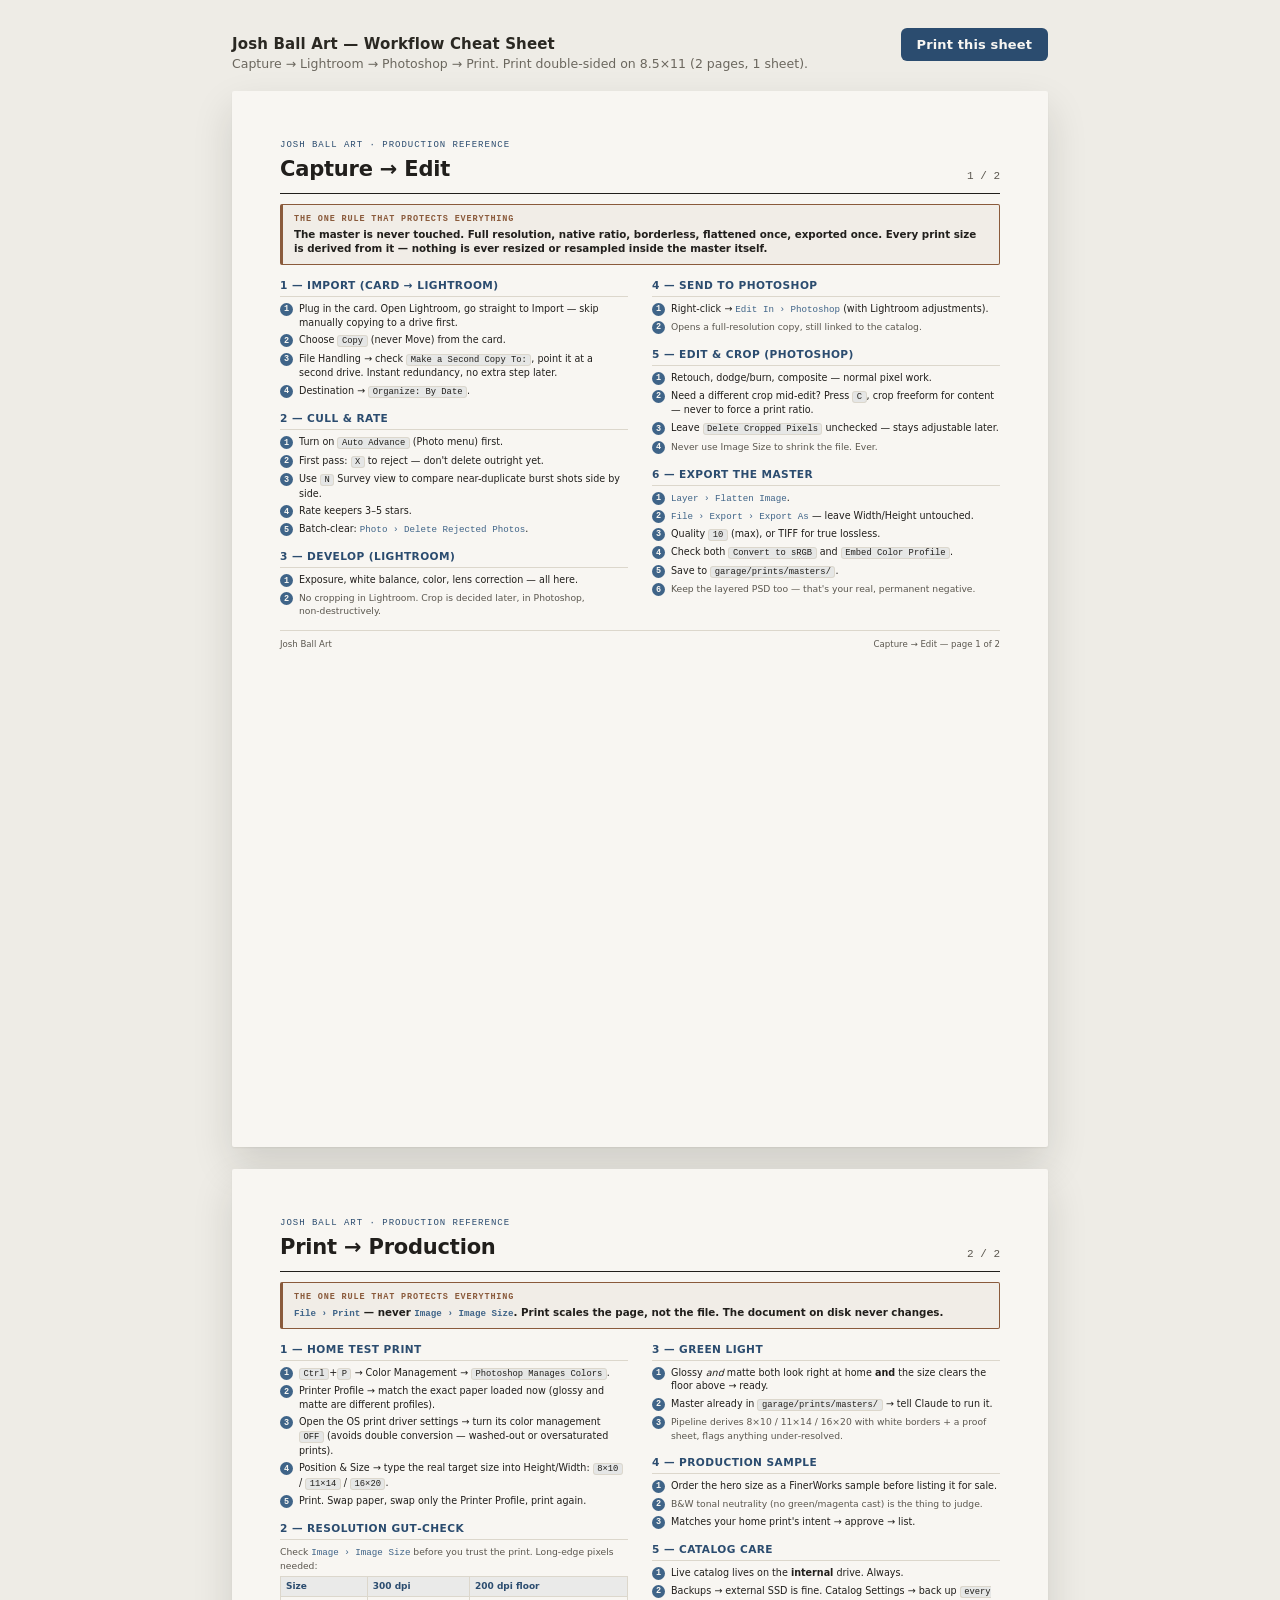
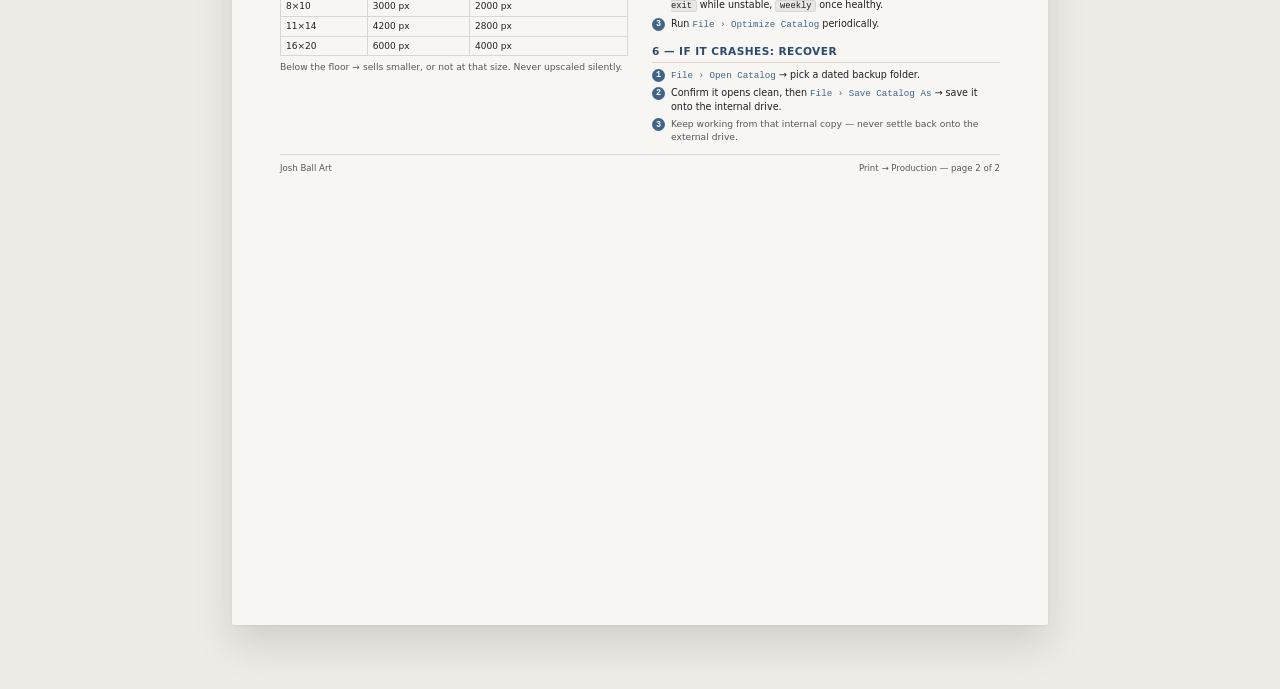
==== garage/prints/workflow-cheat-sheet.html @ 7f84cf55 "Add printable workflow cheat sheet (Lightroom to print, 2-page 8.5x11)" ====
<!doctype html>
<title>Josh Ball Art — Workflow Cheat Sheet</title>
<meta name="viewport" content="width=device-width, initial-scale=1" />
<style>
  :root {
    --app-bg: #eeece6;
    --app-ink: #2a2822;
    --app-ink-soft: #6b675e;
    --app-accent: #2b4c6f;
    --app-line: #d8d4cc;
    --paper-shadow: 0 1px 2px rgba(30,28,22,.06), 0 18px 40px rgba(30,28,22,.14);
  }
  @media (prefers-color-scheme: dark) {
    :root { --app-bg: #17181a; --app-ink: #e9e7e1; --app-ink-soft: #9a968c; --app-accent: #7fa5c9; --app-line: #33322d; --paper-shadow: 0 1px 2px rgba(0,0,0,.4), 0 18px 44px rgba(0,0,0,.55); }
  }
  :root[data-theme="dark"] { --app-bg: #17181a; --app-ink: #e9e7e1; --app-ink-soft: #9a968c; --app-accent: #7fa5c9; --app-line: #33322d; --paper-shadow: 0 1px 2px rgba(0,0,0,.4), 0 18px 44px rgba(0,0,0,.55); }
  :root[data-theme="light"] { --app-bg: #eeece6; --app-ink: #2a2822; --app-ink-soft: #6b675e; --app-accent: #2b4c6f; --app-line: #d8d4cc; --paper-shadow: 0 1px 2px rgba(30,28,22,.06), 0 18px 40px rgba(30,28,22,.14); }

  /* paper tokens — the sheet itself deliberately stays one world (real paper),
     since it exists to preview an actual physical printout */
  :root { --paper: #f8f6f2; --ink: #211f1c; --ink-soft: #5b574f; --cyan: #2b4c6f; --cyan-soft: #3f6488; --sepia: #8a5a3b; --rule: #dcd7cc; --rule-strong: #b9b2a2; }

  * { box-sizing: border-box; }
  body {
    margin: 0; background: var(--app-bg); color: var(--app-ink);
    font-family: ui-sans-serif, system-ui, -apple-system, "Segoe UI", Roboto, sans-serif;
    padding: 28px 16px 64px;
  }
  .toolbar {
    max-width: 8.5in; margin: 0 auto 20px; display: flex; align-items: baseline;
    justify-content: space-between; gap: 16px; flex-wrap: wrap;
  }
  .toolbar h1 { font-size: 15px; font-weight: 650; letter-spacing: .01em; margin: 0; text-wrap: balance; }
  .toolbar p { margin: 3px 0 0; font-size: 12.5px; color: var(--app-ink-soft); }
  .printbtn {
    font: inherit; font-size: 13px; font-weight: 600; letter-spacing: .01em;
    color: #f8f6f2; background: var(--app-accent); border: none; border-radius: 6px;
    padding: 9px 16px; cursor: pointer;
  }
  .printbtn:hover { filter: brightness(1.08); }
  .printbtn:focus-visible { outline: 2px solid var(--app-accent); outline-offset: 3px; }

  .stack { max-width: 8.5in; margin: 0 auto; display: flex; flex-direction: column; gap: 22px; }

  /* ---- the simulated / actual printed sheet ---- */
  .sheet {
    background: var(--paper); color: var(--ink); width: 8.5in; min-height: 11in;
    padding: .5in; box-shadow: var(--paper-shadow); border-radius: 2px;
    font-size: 9.6px; line-height: 1.42;
  }
  .mast { display: flex; justify-content: space-between; align-items: flex-end; border-bottom: 1.5px solid var(--ink); padding-bottom: 8px; margin-bottom: 10px; }
  .mast .eyebrow { font-family: ui-monospace, "SF Mono", Menlo, Consolas, monospace; font-size: 9px; letter-spacing: .11em; text-transform: uppercase; color: var(--cyan); margin: 0 0 3px; }
  .mast h2 { margin: 0; font-size: 21px; font-weight: 750; letter-spacing: -.01em; text-wrap: balance; }
  .mast .pg { font-family: ui-monospace, "SF Mono", Menlo, Consolas, monospace; font-size: 11px; color: var(--ink-soft); }

  .rule-box {
    border: 1px solid var(--sepia); border-left-width: 3px; background: rgba(138,90,59,.06);
    padding: 8px 11px; margin: 0 0 13px; border-radius: 2px;
  }
  .rule-box .rk { font-family: ui-monospace, monospace; font-size: 8.5px; letter-spacing: .1em; text-transform: uppercase; color: var(--sepia); font-weight: 700; margin: 0 0 2px; }
  .rule-box p { margin: 0; font-size: 10.3px; font-weight: 600; }

  .cols { column-count: 2; column-gap: 24px; }
  .block { break-inside: avoid; margin-bottom: 13px; }
  .block h3 {
    font-size: 10.6px; font-weight: 750; color: var(--cyan); text-transform: uppercase;
    letter-spacing: .04em; margin: 0 0 5px; border-bottom: 1px solid var(--rule); padding-bottom: 3px;
  }
  .steps { margin: 0; padding: 0; list-style: none; }
  .steps li { display: flex; gap: 6px; margin: 0 0 4px; }
  .steps li::before { content: counter(s); counter-increment: s; flex: none; font-family: ui-monospace, monospace; font-size: 8.5px; font-weight: 700; color: var(--paper); background: var(--cyan-soft); width: 13px; height: 13px; border-radius: 50%; display: flex; align-items: center; justify-content: center; margin-top: 1px; }
  .steps { counter-reset: s; }
  .steps li span { flex: 1; }
  .note { color: var(--ink-soft); font-size: 9.2px; }
  kbd, .val {
    font-family: ui-monospace, "SF Mono", Menlo, Consolas, monospace; font-size: 8.8px;
    background: rgba(43,76,111,.09); border: 1px solid var(--rule); border-radius: 3px;
    padding: 0 3.5px; color: var(--ink);
  }
  .path { font-family: ui-monospace, monospace; font-size: 9.2px; color: var(--cyan-soft); }

  table.dpi { width: 100%; border-collapse: collapse; margin: 4px 0 2px; font-size: 9px; }
  table.dpi th, table.dpi td { border: 1px solid var(--rule); padding: 3px 5px; text-align: left; font-variant-numeric: tabular-nums; }
  table.dpi th { background: rgba(43,76,111,.07); font-weight: 700; color: var(--cyan); }

  .foot { margin-top: 10px; padding-top: 7px; border-top: 1px solid var(--rule); font-size: 8.6px; color: var(--ink-soft); display: flex; justify-content: space-between; }

  @media print {
    body { background: #fff !important; padding: 0; margin: 0; }
    .no-print { display: none !important; }
    .stack { gap: 0; max-width: none; }
    .sheet { box-shadow: none; border-radius: 0; width: auto; min-height: auto; page-break-after: always; }
    .sheet:last-child { page-break-after: auto; }
    @page { size: letter; margin: 0.45in; }
  }
</style>

<div class="toolbar no-print">
  <div>
    <h1>Josh Ball Art — Workflow Cheat Sheet</h1>
    <p>Capture → Lightroom → Photoshop → Print. Print double-sided on 8.5×11 (2 pages, 1 sheet).</p>
  </div>
  <button class="printbtn" onclick="window.print()">Print this sheet</button>
</div>

<div class="stack">

  <!-- ============ SHEET 1 : CAPTURE -> EDIT ============ -->
  <div class="sheet">
    <div class="mast">
      <div>
        <p class="eyebrow">Josh Ball Art · Production reference</p>
        <h2>Capture → Edit</h2>
      </div>
      <div class="pg">1 / 2</div>
    </div>

    <div class="rule-box">
      <p class="rk">The one rule that protects everything</p>
      <p>The master is never touched. Full resolution, native ratio, borderless, flattened once, exported once. Every print size is derived from it — nothing is ever resized or resampled inside the master itself.</p>
    </div>

    <div class="cols">

      <div class="block">
        <h3>1 — Import (card → Lightroom)</h3>
        <ol class="steps">
          <li><span>Plug in the card. Open Lightroom, go straight to Import — skip manually copying to a drive first.</span></li>
          <li><span>Choose <span class="val">Copy</span> (never Move) from the card.</span></li>
          <li><span>File Handling → check <span class="val">Make a Second Copy To:</span>, point it at a second drive. Instant redundancy, no extra step later.</span></li>
          <li><span>Destination → <span class="val">Organize: By Date</span>.</span></li>
        </ol>
      </div>

      <div class="block">
        <h3>2 — Cull &amp; rate</h3>
        <ol class="steps">
          <li><span>Turn on <span class="val">Auto Advance</span> (Photo menu) first.</span></li>
          <li><span>First pass: <kbd>X</kbd> to reject — don't delete outright yet.</span></li>
          <li><span>Use <kbd>N</kbd> Survey view to compare near-duplicate burst shots side by side.</span></li>
          <li><span>Rate keepers 3–5 stars.</span></li>
          <li><span>Batch-clear: <span class="path">Photo › Delete Rejected Photos</span>.</span></li>
        </ol>
      </div>

      <div class="block">
        <h3>3 — Develop (Lightroom)</h3>
        <ol class="steps">
          <li><span>Exposure, white balance, color, lens correction — all here.</span></li>
          <li><span class="note">No cropping in Lightroom. Crop is decided later, in Photoshop, non‑destructively.</span></li>
        </ol>
      </div>

      <div class="block">
        <h3>4 — Send to Photoshop</h3>
        <ol class="steps">
          <li><span>Right‑click → <span class="path">Edit In › Photoshop</span> (with Lightroom adjustments).</span></li>
          <li><span class="note">Opens a full‑resolution copy, still linked to the catalog.</span></li>
        </ol>
      </div>

      <div class="block">
        <h3>5 — Edit &amp; crop (Photoshop)</h3>
        <ol class="steps">
          <li><span>Retouch, dodge/burn, composite — normal pixel work.</span></li>
          <li><span>Need a different crop mid‑edit? Press <kbd>C</kbd>, crop freeform for content — never to force a print ratio.</span></li>
          <li><span>Leave <span class="val">Delete Cropped Pixels</span> unchecked — stays adjustable later.</span></li>
          <li><span class="note">Never use Image Size to shrink the file. Ever.</span></li>
        </ol>
      </div>

      <div class="block">
        <h3>6 — Export the master</h3>
        <ol class="steps">
          <li><span><span class="path">Layer › Flatten Image</span>.</span></li>
          <li><span><span class="path">File › Export › Export As</span> — leave Width/Height untouched.</span></li>
          <li><span>Quality <span class="val">10</span> (max), or TIFF for true lossless.</span></li>
          <li><span>Check both <span class="val">Convert to sRGB</span> and <span class="val">Embed Color Profile</span>.</span></li>
          <li><span>Save to <span class="val">garage/prints/masters/</span>.</span></li>
          <li><span class="note">Keep the layered PSD too — that's your real, permanent negative.</span></li>
        </ol>
      </div>

    </div>

    <div class="foot"><span>Josh Ball Art</span><span>Capture → Edit — page 1 of 2</span></div>
  </div>

  <!-- ============ SHEET 2 : PRINT -> PRODUCTION + CATALOG CARE ============ -->
  <div class="sheet">
    <div class="mast">
      <div>
        <p class="eyebrow">Josh Ball Art · Production reference</p>
        <h2>Print → Production</h2>
      </div>
      <div class="pg">2 / 2</div>
    </div>

    <div class="rule-box">
      <p class="rk">The one rule that protects everything</p>
      <p><span class="path">File › Print</span> — never <span class="path">Image › Image Size</span>. Print scales the page, not the file. The document on disk never changes.</p>
    </div>

    <div class="cols">

      <div class="block">
        <h3>1 — Home test print</h3>
        <ol class="steps">
          <li><span><kbd>Ctrl</kbd>+<kbd>P</kbd> → Color Management → <span class="val">Photoshop Manages Colors</span>.</span></li>
          <li><span>Printer Profile → match the exact paper loaded now (glossy and matte are different profiles).</span></li>
          <li><span>Open the OS print driver settings → turn its color management <span class="val">OFF</span> (avoids double conversion — washed‑out or oversaturated prints).</span></li>
          <li><span>Position &amp; Size → type the real target size into Height/Width: <span class="val">8×10</span> / <span class="val">11×14</span> / <span class="val">16×20</span>.</span></li>
          <li><span>Print. Swap paper, swap only the Printer Profile, print again.</span></li>
        </ol>
      </div>

      <div class="block">
        <h3>2 — Resolution gut‑check</h3>
        <p class="note" style="margin:0 0 4px">Check <span class="path">Image › Image Size</span> before you trust the print. Long‑edge pixels needed:</p>
        <table class="dpi">
          <tr><th>Size</th><th>300 dpi</th><th>200 dpi floor</th></tr>
          <tr><td>8×10</td><td>3000 px</td><td>2000 px</td></tr>
          <tr><td>11×14</td><td>4200 px</td><td>2800 px</td></tr>
          <tr><td>16×20</td><td>6000 px</td><td>4000 px</td></tr>
        </table>
        <p class="note" style="margin-top:4px">Below the floor → sells smaller, or not at that size. Never upscaled silently.</p>
      </div>

      <div class="block">
        <h3>3 — Green light</h3>
        <ol class="steps">
          <li><span>Glossy <em>and</em> matte both look right at home <strong>and</strong> the size clears the floor above → ready.</span></li>
          <li><span>Master already in <span class="val">garage/prints/masters/</span> → tell Claude to run it.</span></li>
          <li><span class="note">Pipeline derives 8×10 / 11×14 / 16×20 with white borders + a proof sheet, flags anything under‑resolved.</span></li>
        </ol>
      </div>

      <div class="block">
        <h3>4 — Production sample</h3>
        <ol class="steps">
          <li><span>Order the hero size as a FinerWorks sample before listing it for sale.</span></li>
          <li><span class="note">B&amp;W tonal neutrality (no green/magenta cast) is the thing to judge.</span></li>
          <li><span>Matches your home print's intent → approve → list.</span></li>
        </ol>
      </div>

      <div class="block">
        <h3>5 — Catalog care</h3>
        <ol class="steps">
          <li><span>Live catalog lives on the <strong>internal</strong> drive. Always.</span></li>
          <li><span>Backups → external SSD is fine. Catalog Settings → back up <span class="val">every exit</span> while unstable, <span class="val">weekly</span> once healthy.</span></li>
          <li><span>Run <span class="path">File › Optimize Catalog</span> periodically.</span></li>
        </ol>
      </div>

      <div class="block">
        <h3>6 — If it crashes: recover</h3>
        <ol class="steps">
          <li><span><span class="path">File › Open Catalog</span> → pick a dated backup folder.</span></li>
          <li><span>Confirm it opens clean, then <span class="path">File › Save Catalog As</span> → save it onto the internal drive.</span></li>
          <li><span class="note">Keep working from that internal copy — never settle back onto the external drive.</span></li>
        </ol>
      </div>

    </div>

    <div class="foot"><span>Josh Ball Art</span><span>Print → Production — page 2 of 2</span></div>
  </div>

</div>
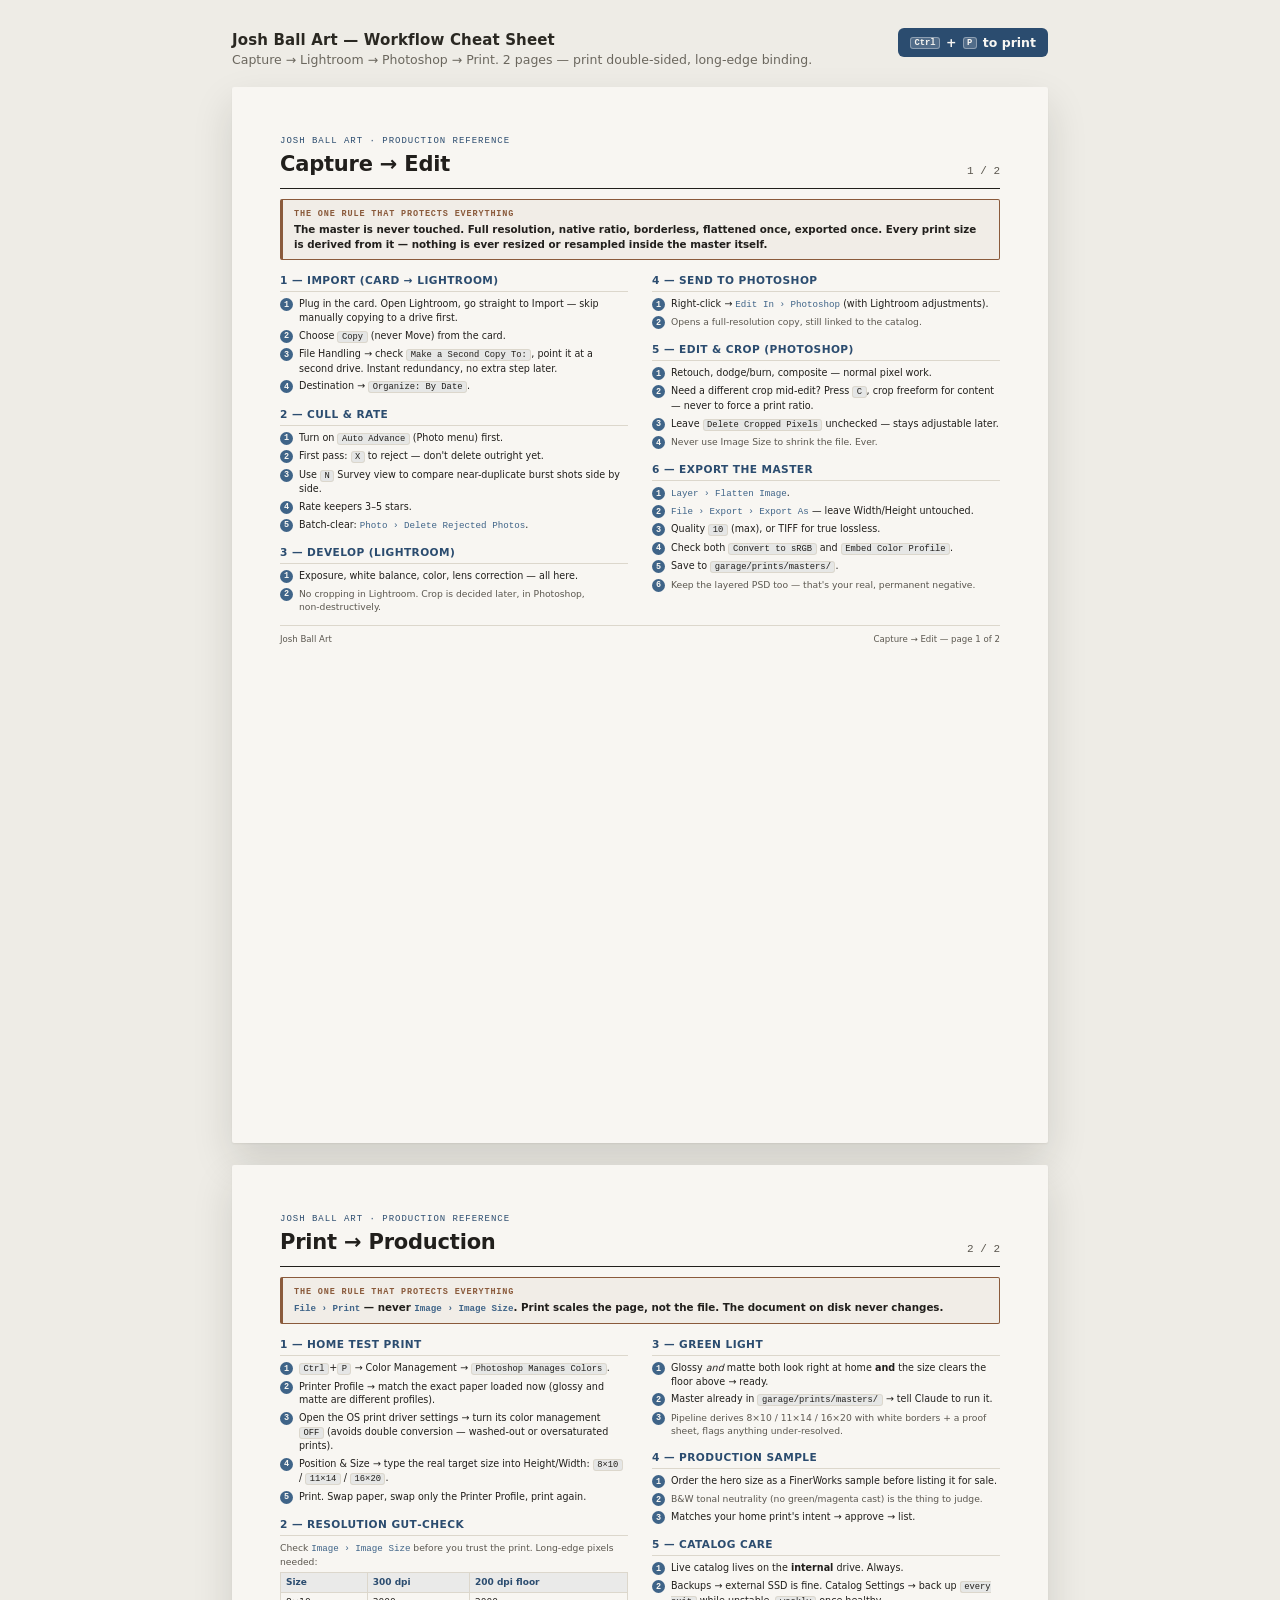
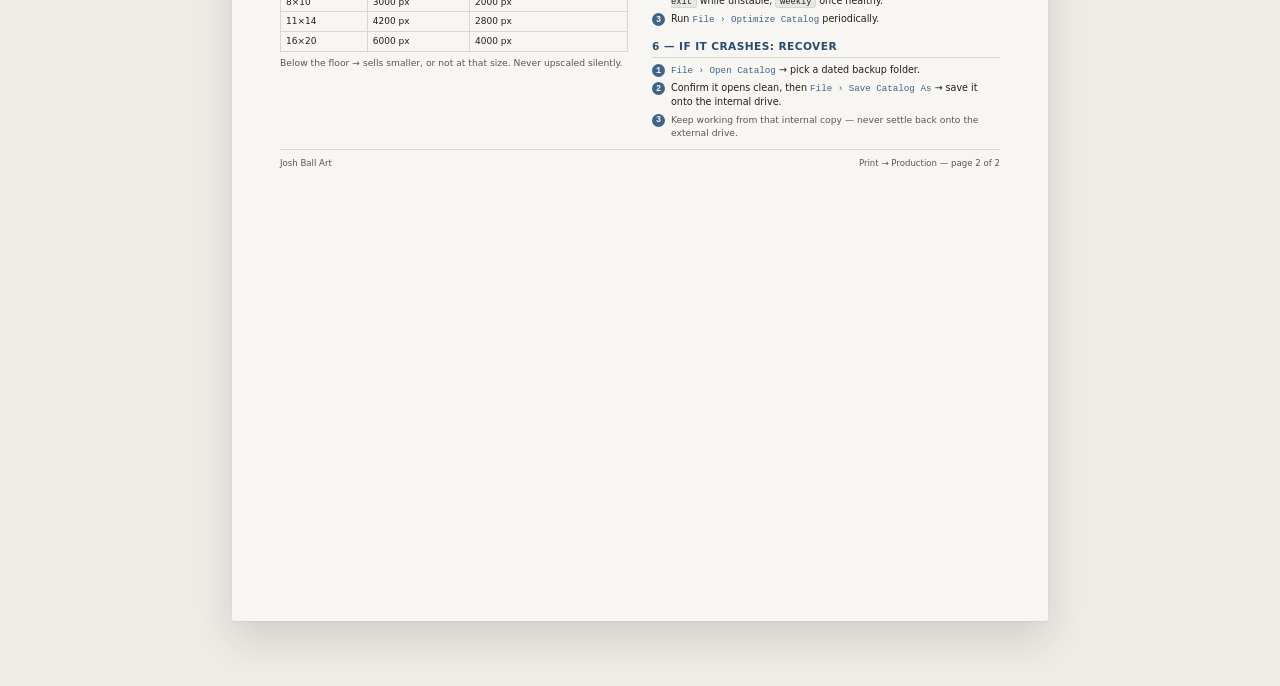
==== commit 21b9c391: "Cheat sheet: remove non-functional print button (blocked by artifact sandbox)" ====
--- a/garage/prints/workflow-cheat-sheet.html
+++ b/garage/prints/workflow-cheat-sheet.html
@@ -32,13 +32,11 @@
   }
   .toolbar h1 { font-size: 15px; font-weight: 650; letter-spacing: .01em; margin: 0; text-wrap: balance; }
   .toolbar p { margin: 3px 0 0; font-size: 12.5px; color: var(--app-ink-soft); }
-  .printbtn {
-    font: inherit; font-size: 13px; font-weight: 600; letter-spacing: .01em;
-    color: #f8f6f2; background: var(--app-accent); border: none; border-radius: 6px;
-    padding: 9px 16px; cursor: pointer;
-  }
-  .printbtn:hover { filter: brightness(1.08); }
-  .printbtn:focus-visible { outline: 2px solid var(--app-accent); outline-offset: 3px; }
+  .hint {
+    display: inline-flex; align-items: center; gap: 6px; font-size: 12.5px; font-weight: 600;
+    color: #f8f6f2; background: var(--app-accent); border-radius: 6px; padding: 7px 12px; white-space: nowrap;
+  }
+  .hint kbd { background: rgba(255,255,255,.18); border-color: rgba(255,255,255,.35); color: #f8f6f2; }
 
   .stack { max-width: 8.5in; margin: 0 auto; display: flex; flex-direction: column; gap: 22px; }
 
@@ -98,9 +96,9 @@
 <div class="toolbar no-print">
   <div>
     <h1>Josh Ball Art — Workflow Cheat Sheet</h1>
-    <p>Capture → Lightroom → Photoshop → Print. Print double-sided on 8.5×11 (2 pages, 1 sheet).</p>
+    <p>Capture → Lightroom → Photoshop → Print. 2 pages — print double-sided, long-edge binding.</p>
   </div>
-  <button class="printbtn" onclick="window.print()">Print this sheet</button>
+  <span class="hint"><kbd>Ctrl</kbd>+<kbd>P</kbd> to print</span>
 </div>
 
 <div class="stack">
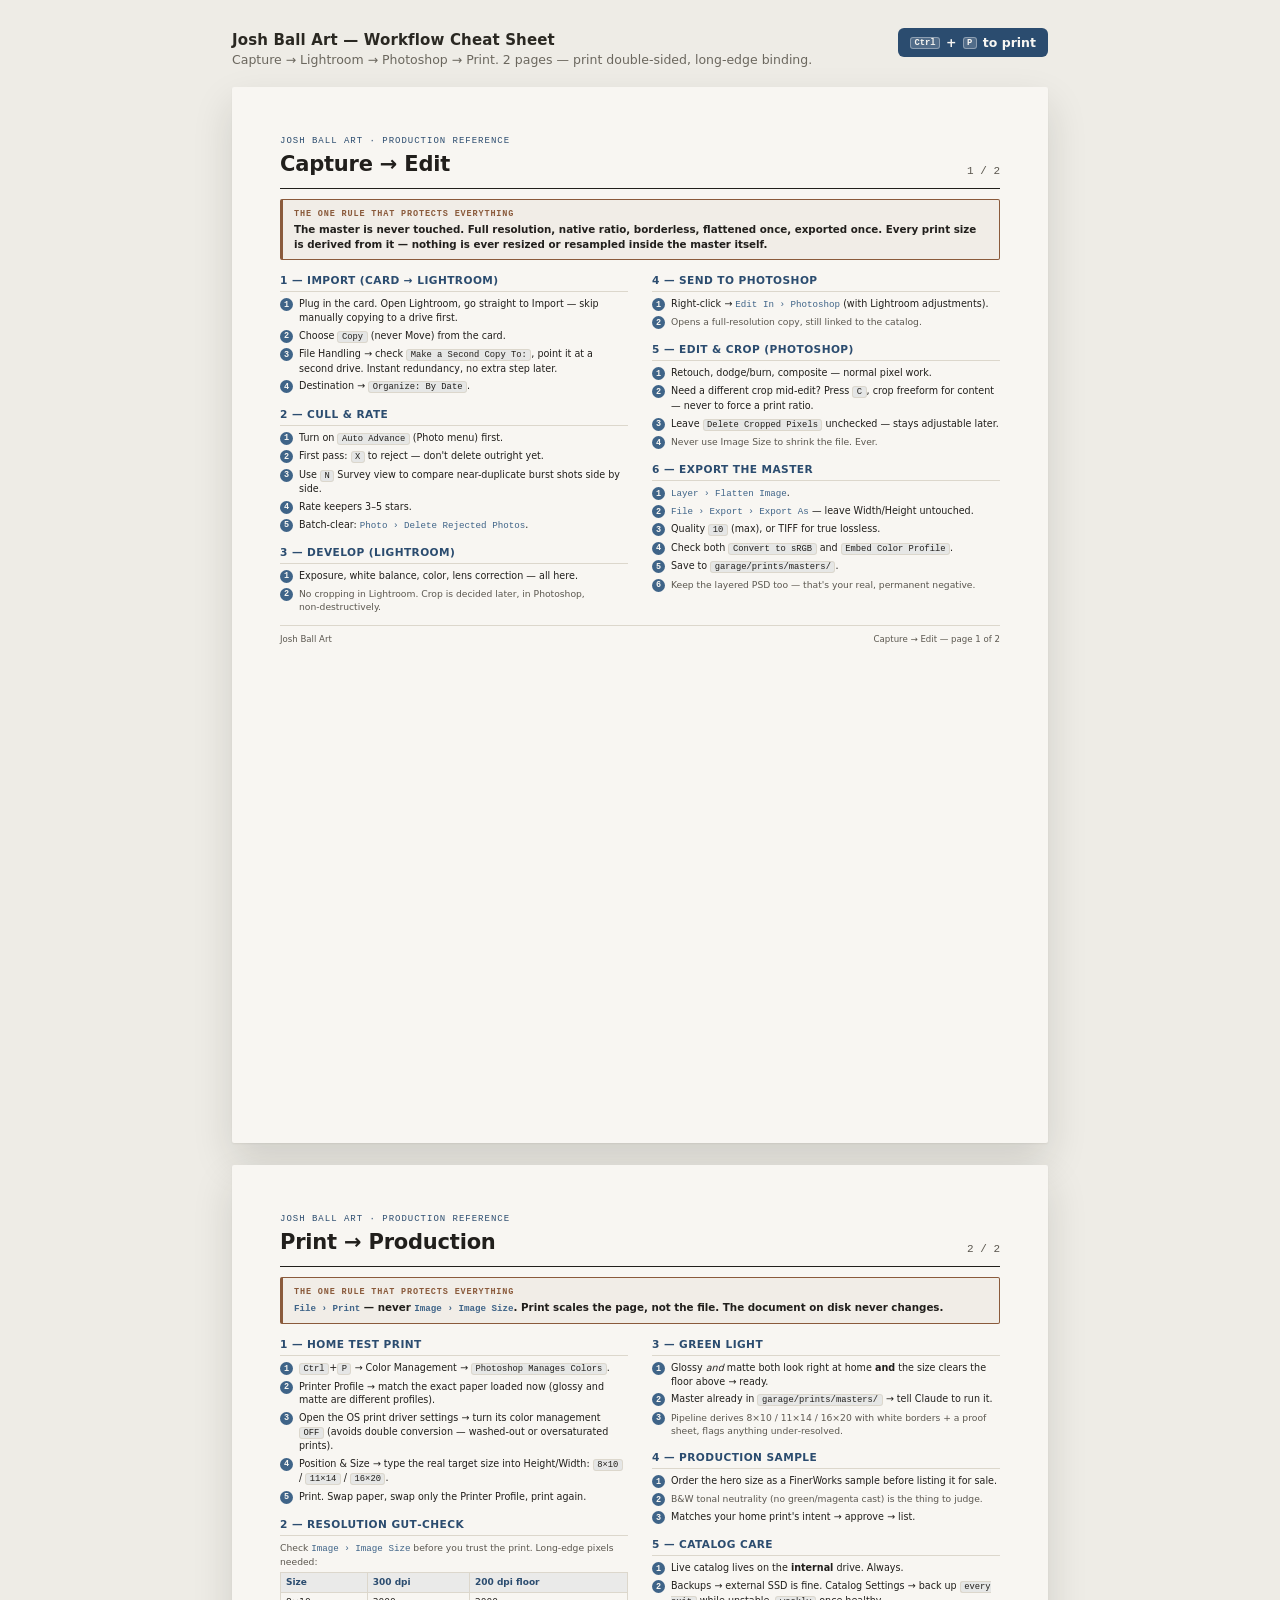
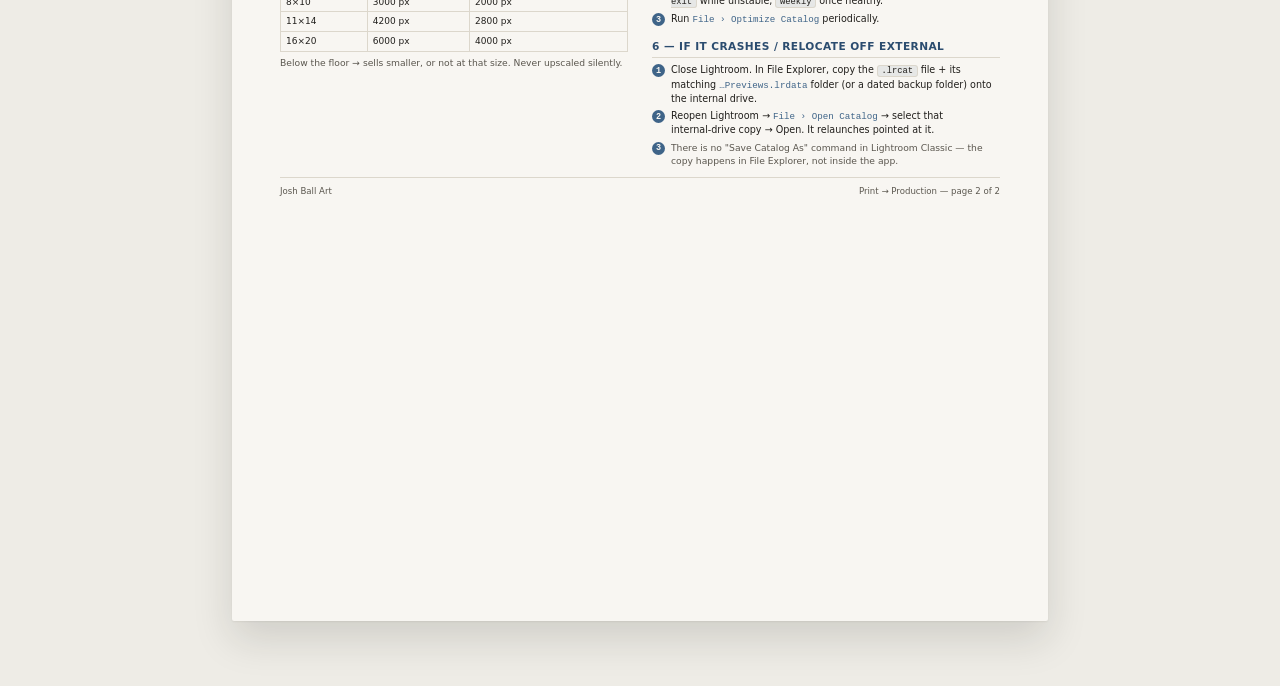
==== commit bff35fe9: "Fix cheat sheet's Lightroom catalog-move instructions Lightroom Classic has no "Save Catalog As" com" ====
--- a/garage/prints/workflow-cheat-sheet.html
+++ b/garage/prints/workflow-cheat-sheet.html
@@ -252,11 +252,11 @@
       </div>
 
       <div class="block">
-        <h3>6 — If it crashes: recover</h3>
-        <ol class="steps">
-          <li><span><span class="path">File › Open Catalog</span> → pick a dated backup folder.</span></li>
-          <li><span>Confirm it opens clean, then <span class="path">File › Save Catalog As</span> → save it onto the internal drive.</span></li>
-          <li><span class="note">Keep working from that internal copy — never settle back onto the external drive.</span></li>
+        <h3>6 — If it crashes / relocate off external</h3>
+        <ol class="steps">
+          <li><span>Close Lightroom. In File Explorer, copy the <span class="val">.lrcat</span> file + its matching <span class="path">…Previews.lrdata</span> folder (or a dated backup folder) onto the internal drive.</span></li>
+          <li><span>Reopen Lightroom → <span class="path">File › Open Catalog</span> → select that internal‑drive copy → Open. It relaunches pointed at it.</span></li>
+          <li><span class="note">There is no "Save Catalog As" command in Lightroom Classic — the copy happens in File Explorer, not inside the app.</span></li>
         </ol>
       </div>
 
